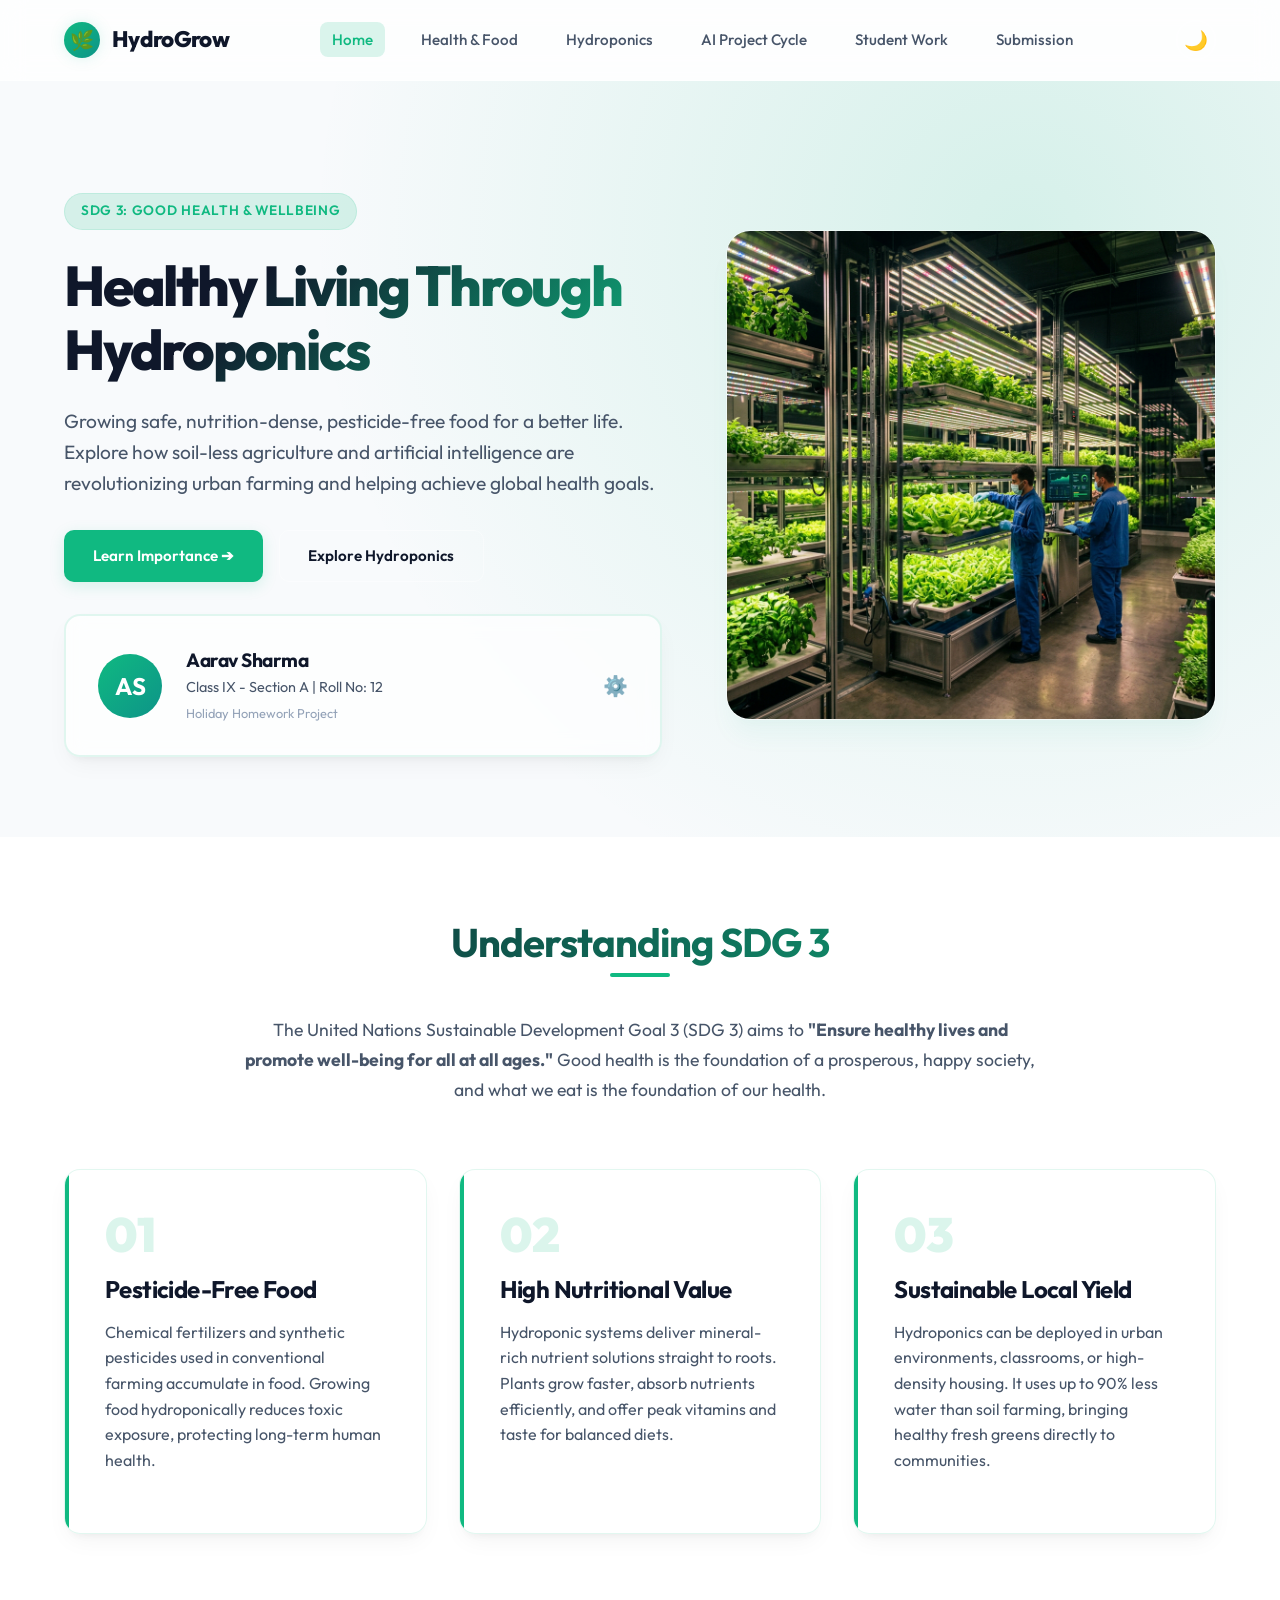
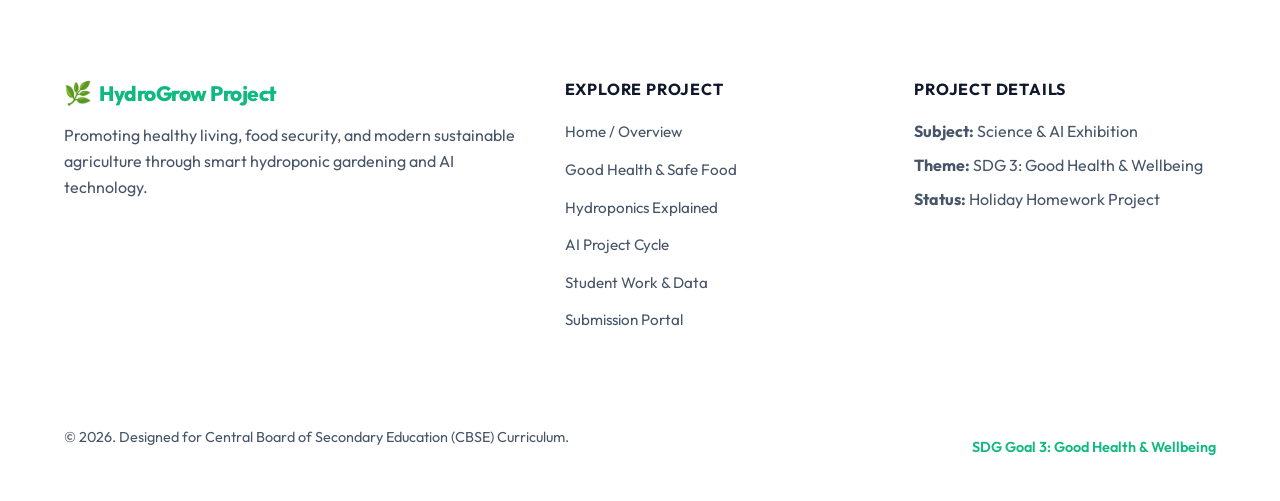
==== index.html @ a95a70c2 "Initial commit of homework files" ====
<!DOCTYPE html>
<html lang="en" data-theme="light">
<head>
  <meta charset="UTF-8">
  <meta name="viewport" content="width=device-width, initial-scale=1.0">
  <title>Healthy Living Through Hydroponics - SDG 3 Project</title>
  <meta name="description" content="Explore how hydroponics and AI technologies support UN Sustainable Development Goal 3: Good Health and Wellbeing by growing safe, pesticide-free food.">
  <link rel="stylesheet" href="css/style.css">
</head>
<body>

  <!-- Navigation Bar -->
  <header>
    <div class="container nav-container">
      <a href="index.html" class="logo-link">
        <div class="logo-icon">🌿</div>
        <span>HydroGrow</span>
      </a>
      <nav>
        <ul class="nav-menu">
          <li class="nav-item"><a href="index.html">Home</a></li>
          <li class="nav-item"><a href="health-food.html">Health & Food</a></li>
          <li class="nav-item"><a href="hydroponics.html">Hydroponics</a></li>
          <li class="nav-item"><a href="ai-cycle.html">AI Project Cycle</a></li>
          <li class="nav-item"><a href="student-work.html">Student Work</a></li>
          <li class="nav-item"><a href="submission.html">Submission</a></li>
        </ul>
      </nav>
      <div class="nav-controls">
        <button class="theme-toggle" aria-label="Toggle Theme">🌙</button>
        <button class="hamburger" aria-label="Open Navigation Menu">☰</button>
      </div>
    </div>
  </header>

  <!-- Hero Section -->
  <section class="hero">
    <div class="container hero-layout">
      <div class="hero-content">
        <span class="hero-tag">SDG 3: Good Health & Wellbeing</span>
        <h1>Healthy Living Through Hydroponics</h1>
        <p class="hero-desc">Growing safe, nutrition-dense, pesticide-free food for a better life. Explore how soil-less agriculture and artificial intelligence are revolutionizing urban farming and helping achieve global health goals.</p>
        
        <div class="hero-btns">
          <a href="health-food.html" class="btn btn-primary">Learn Importance ➔</a>
          <a href="hydroponics.html" class="btn btn-outline">Explore Hydroponics</a>
        </div>

        <!-- Student Profile Display Card -->
        <div class="student-card">
          <div class="student-info">
            <div class="student-avatar" id="display-student-avatar">AS</div>
            <div class="student-details">
              <h4 id="display-student-name">Aarav Sharma</h4>
              <p>Class <span id="display-student-class">IX</span> - Section <span id="display-student-section">A</span> | Roll No: <span id="display-student-roll">12</span></p>
              <p style="font-size: 0.8rem; color: var(--text-muted); margin-top: 0.2rem;">Holiday Homework Project</p>
            </div>
          </div>
          <button class="settings-btn" id="edit-student-btn" title="Edit Student Profile">⚙️</button>
        </div>

      </div>
      <div class="hero-img-container">
        <img src="assets/hero-hydro.png" alt="Futuristic vertical hydroponic farm with bright glowing pink-blue LED light panels and lush green lettuce leaves" class="hero-img">
      </div>
    </div>
  </section>

  <!-- SDG 3 Introduction -->
  <section class="section" style="background-color: var(--bg-secondary); transition: background-color var(--transition-speed) ease;">
    <div class="container">
      <h2 class="section-title">Understanding SDG 3</h2>
      <p style="text-align: center; max-width: 800px; margin: 0 auto 4rem auto; font-size: 1.1rem; line-height: 1.7;">
        The United Nations Sustainable Development Goal 3 (SDG 3) aims to <strong>"Ensure healthy lives and promote well-being for all at all ages."</strong> Good health is the foundation of a prosperous, happy society, and what we eat is the foundation of our health.
      </p>

      <div class="sdg-grid">
        <!-- Card 1 -->
        <div class="glass-card sdg-card">
          <div class="sdg-number">01</div>
          <h3>Pesticide-Free Food</h3>
          <p>Chemical fertilizers and synthetic pesticides used in conventional farming accumulate in food. Growing food hydroponically reduces toxic exposure, protecting long-term human health.</p>
        </div>
        <!-- Card 2 -->
        <div class="glass-card sdg-card">
          <div class="sdg-number">02</div>
          <h3>High Nutritional Value</h3>
          <p>Hydroponic systems deliver mineral-rich nutrient solutions straight to roots. Plants grow faster, absorb nutrients efficiently, and offer peak vitamins and taste for balanced diets.</p>
        </div>
        <!-- Card 3 -->
        <div class="glass-card sdg-card">
          <div class="sdg-number">03</div>
          <h3>Sustainable Local Yield</h3>
          <p>Hydroponics can be deployed in urban environments, classrooms, or high-density housing. It uses up to 90% less water than soil farming, bringing healthy fresh greens directly to communities.</p>
        </div>
      </div>
    </div>
  </section>

  <!-- Profile Edit Modal -->
  <div class="modal" id="student-modal">
    <div class="modal-content">
      <button class="modal-close">&times;</button>
      <h3 style="margin-bottom: 1.5rem; text-align: center; color: var(--primary);">Edit Student Details</h3>
      <form id="student-form">
        <div class="form-group">
          <label for="input-name">Student Name</label>
          <input type="text" id="input-name" class="form-input" required placeholder="Enter your full name">
        </div>
        <div class="form-group">
          <label for="input-class">Class</label>
          <input type="text" id="input-class" class="form-input" required placeholder="e.g. IX or X">
        </div>
        <div class="form-group">
          <label for="input-section">Section</label>
          <input type="text" id="input-section" class="form-input" required placeholder="e.g. A or B">
        </div>
        <div class="form-group">
          <label for="input-roll">Roll Number</label>
          <input type="text" id="input-roll" class="form-input" required placeholder="e.g. 12 or 24">
        </div>
        <button type="submit" class="btn btn-primary" style="width: 100%; margin-top: 1rem;">Save & Update</button>
      </form>
    </div>
  </div>

  <!-- Footer -->
  <footer>
    <div class="container">
      <div class="footer-layout">
        <div class="footer-brand">
          <h3 style="display: flex; align-items: center; gap: 0.5rem; color: var(--primary);">
            <span style="font-size: 1.4rem;">🌿</span> HydroGrow Project
          </h3>
          <p>Promoting healthy living, food security, and modern sustainable agriculture through smart hydroponic gardening and AI technology.</p>
        </div>
        <div class="footer-links">
          <h4>Explore Project</h4>
          <ul>
            <li><a href="index.html">Home / Overview</a></li>
            <li><a href="health-food.html">Good Health & Safe Food</a></li>
            <li><a href="hydroponics.html">Hydroponics Explained</a></li>
            <li><a href="ai-cycle.html">AI Project Cycle</a></li>
            <li><a href="student-work.html">Student Work & Data</a></li>
            <li><a href="submission.html">Submission Portal</a></li>
          </ul>
        </div>
        <div class="footer-contact">
          <h4>Project Details</h4>
          <p style="margin-bottom: 0.5rem;"><strong>Subject:</strong> Science & AI Exhibition</p>
          <p style="margin-bottom: 0.5rem;"><strong>Theme:</strong> SDG 3: Good Health & Wellbeing</p>
          <p><strong>Status:</strong> Holiday Homework Project</p>
        </div>
      </div>
      <div class="footer-bottom">
        <p>&copy; 2026. Designed for Central Board of Secondary Education (CBSE) Curriculum.</p>
        <div class="footer-bottom-links">
          <span style="color: var(--primary); font-weight: 600;">SDG Goal 3: Good Health & Wellbeing</span>
        </div>
      </div>
    </div>
  </footer>

  <script src="js/main.js"></script>
</body>
</html>
---- css/style.css ----
@import url('https://fonts.googleapis.com/css2?family=Outfit:wght@300;400;500;600;700;800&display=swap');

/* Color Variables and Theme Setup */
:root {
  /* Common variables */
  --transition-speed: 0.3s;
  --border-radius: 16px;
  --font-sans: 'Outfit', -apple-system, BlinkMacSystemFont, 'Segoe UI', Roboto, sans-serif;
  
  /* Light Mode Palette */
  --primary: #10b981; /* Emerald 500 */
  --primary-glow: rgba(16, 185, 129, 0.15);
  --primary-hover: #059669; /* Emerald 600 */
  --accent: #0d9488; /* Teal 600 */
  --bg-primary: #f8fafc; /* Slate 50 */
  --bg-secondary: #ffffff;
  --card-bg: rgba(255, 255, 255, 0.7);
  --card-border: rgba(16, 185, 129, 0.12);
  --text-primary: #0f172a; /* Slate 900 */
  --text-secondary: #475569; /* Slate 600 */
  --text-muted: #94a3b8; /* Slate 400 */
  --glass-bg: rgba(255, 255, 255, 0.75);
  --glass-border: rgba(255, 255, 255, 0.4);
  --shadow-sm: 0 2px 4px rgba(0, 0, 0, 0.02);
  --shadow-md: 0 10px 25px -5px rgba(0, 0, 0, 0.05), 0 8px 10px -6px rgba(0, 0, 0, 0.05);
  --shadow-lg: 0 20px 25px -5px rgba(16, 185, 129, 0.05), 0 10px 10px -5px rgba(16, 185, 129, 0.02);
  
  /* Alert status */
  --success: #10b981;
  --warning: #f59e0b;
  --danger: #ef4444;
}

[data-theme="dark"] {
  /* Dark Mode Palette */
  --bg-primary: #090d16; /* Deep Midnight */
  --bg-secondary: #0f172a; /* Slate 900 */
  --card-bg: rgba(30, 41, 59, 0.5); /* Slate 800 with opacity */
  --card-border: rgba(16, 185, 129, 0.2);
  --text-primary: #f8fafc; /* Slate 50 */
  --text-secondary: #cbd5e1; /* Slate 300 */
  --text-muted: #64748b; /* Slate 500 */
  --glass-bg: rgba(15, 23, 42, 0.75);
  --glass-border: rgba(255, 255, 255, 0.08);
  --shadow-sm: 0 2px 4px rgba(0, 0, 0, 0.2);
  --shadow-md: 0 10px 25px -5px rgba(0, 0, 0, 0.3);
  --shadow-lg: 0 20px 25px -5px rgba(0, 0, 0, 0.4), 0 10px 10px -5px rgba(0, 0, 0, 0.2);
  --primary-glow: rgba(16, 185, 129, 0.25);
}

/* Reset and Base Styles */
* {
  box-sizing: border-box;
  margin: 0;
  padding: 0;
}

html {
  scroll-behavior: smooth;
  font-family: var(--font-sans);
  font-size: 16px;
  background-color: var(--bg-primary);
  color: var(--text-primary);
  transition: background-color var(--transition-speed) ease, color var(--transition-speed) ease;
}

body {
  min-height: 100vh;
  display: flex;
  flex-direction: column;
  overflow-x: hidden;
  line-height: 1.6;
}

/* Typography */
h1, h2, h3, h4, h5, h6 {
  font-weight: 700;
  line-height: 1.25;
  margin-bottom: 0.5rem;
  letter-spacing: -0.025em;
  color: var(--text-primary);
}

p {
  color: var(--text-secondary);
  margin-bottom: 1.25rem;
}

a {
  color: var(--primary);
  text-decoration: none;
  transition: color var(--transition-speed) ease;
}

a:hover {
  color: var(--primary-hover);
}

/* Shared Layout Containers */
.container {
  width: 100%;
  max-width: 1200px;
  margin: 0 auto;
  padding: 0 1.5rem;
}

.section {
  padding: 5rem 0;
}

.section-title {
  text-align: center;
  font-size: 2.5rem;
  margin-bottom: 3rem;
  position: relative;
  background: linear-gradient(135deg, var(--text-primary), var(--primary));
  -webkit-background-clip: text;
  -webkit-text-fill-color: transparent;
}

.section-title::after {
  content: '';
  position: absolute;
  bottom: -10px;
  left: 50%;
  transform: translateX(-50%);
  width: 60px;
  height: 4px;
  border-radius: 2px;
  background: var(--primary);
}

/* Sticky Header with Glassmorphism */
header {
  position: sticky;
  top: 0;
  z-index: 1000;
  background: var(--glass-bg);
  backdrop-filter: blur(12px);
  -webkit-backdrop-filter: blur(12px);
  border-bottom: 1px solid var(--glass-border);
  transition: background var(--transition-speed) ease, border-bottom var(--transition-speed) ease;
}

.nav-container {
  display: flex;
  justify-content: space-between;
  align-items: center;
  height: 80px;
}

.logo-link {
  display: flex;
  align-items: center;
  gap: 0.75rem;
  font-weight: 800;
  font-size: 1.4rem;
  color: var(--text-primary);
  letter-spacing: -0.03em;
}

.logo-icon {
  width: 36px;
  height: 36px;
  background: linear-gradient(135deg, var(--primary), var(--accent));
  border-radius: 50%;
  display: flex;
  align-items: center;
  justify-content: center;
  color: white;
  font-size: 1.2rem;
  box-shadow: 0 0 15px var(--primary-glow);
}

.nav-menu {
  display: flex;
  list-style: none;
  gap: 1.5rem;
  align-items: center;
}

.nav-item a {
  color: var(--text-secondary);
  font-weight: 500;
  font-size: 0.95rem;
  padding: 0.5rem 0.75rem;
  border-radius: 8px;
  transition: all var(--transition-speed) ease;
}

.nav-item a:hover,
.nav-item.active a {
  color: var(--primary);
  background: var(--primary-glow);
}

/* Controls (Theme Switch + Nav controls) */
.nav-controls {
  display: flex;
  align-items: center;
  gap: 1rem;
}

.theme-toggle {
  background: transparent;
  border: 1px solid var(--glass-border);
  color: var(--text-primary);
  width: 40px;
  height: 40px;
  border-radius: 50%;
  cursor: pointer;
  display: flex;
  align-items: center;
  justify-content: center;
  font-size: 1.2rem;
  transition: all var(--transition-speed) ease;
}

.theme-toggle:hover {
  background: var(--primary-glow);
  border-color: var(--primary);
  color: var(--primary);
}

.hamburger {
  display: none;
  background: transparent;
  border: none;
  color: var(--text-primary);
  font-size: 1.5rem;
  cursor: pointer;
}

/* Glass Card Component */
.glass-card {
  background: var(--card-bg);
  border: 1px solid var(--card-border);
  border-radius: var(--border-radius);
  padding: 2.5rem;
  box-shadow: var(--shadow-md);
  transition: transform var(--transition-speed) cubic-bezier(0.165, 0.84, 0.44, 1), 
              box-shadow var(--transition-speed) cubic-bezier(0.165, 0.84, 0.44, 1),
              border-color var(--transition-speed) ease;
  backdrop-filter: blur(8px);
}

.glass-card:hover {
  transform: translateY(-5px);
  box-shadow: var(--shadow-lg);
  border-color: var(--primary);
}

/* Hero Section */
.hero {
  position: relative;
  padding: 7rem 0 5rem 0;
  background: radial-gradient(circle at 80% 20%, var(--primary-glow) 0%, transparent 60%);
  overflow: hidden;
}

.hero-layout {
  display: grid;
  grid-template-columns: 1.1fr 0.9fr;
  gap: 4rem;
  align-items: center;
}

.hero-tag {
  display: inline-block;
  background: var(--primary-glow);
  color: var(--primary);
  font-weight: 600;
  font-size: 0.85rem;
  padding: 0.4rem 1rem;
  border-radius: 20px;
  border: 1px solid var(--card-border);
  margin-bottom: 1.5rem;
  text-transform: uppercase;
  letter-spacing: 0.05em;
}

.hero h1 {
  font-size: 3.5rem;
  font-weight: 800;
  line-height: 1.15;
  margin-bottom: 1.5rem;
  letter-spacing: -0.04em;
  background: linear-gradient(135deg, var(--text-primary) 30%, var(--primary) 100%);
  -webkit-background-clip: text;
  -webkit-text-fill-color: transparent;
}

.hero-desc {
  font-size: 1.2rem;
  line-height: 1.6;
  margin-bottom: 2rem;
  color: var(--text-secondary);
}

.hero-btns {
  display: flex;
  gap: 1rem;
}

.btn {
  display: inline-flex;
  align-items: center;
  justify-content: center;
  padding: 0.8rem 1.8rem;
  border-radius: 10px;
  font-weight: 600;
  font-size: 0.95rem;
  cursor: pointer;
  transition: all var(--transition-speed) ease;
  border: none;
  gap: 0.5rem;
}

.btn-primary {
  background: var(--primary);
  color: white;
  box-shadow: 0 4px 15px var(--primary-glow);
}

.btn-primary:hover {
  background: var(--primary-hover);
  transform: translateY(-2px);
  color: white;
}

.btn-outline {
  background: transparent;
  color: var(--text-primary);
  border: 1px solid var(--glass-border);
}

.btn-outline:hover {
  background: var(--primary-glow);
  border-color: var(--primary);
  color: var(--primary);
}

.hero-img-container {
  position: relative;
  width: 100%;
  aspect-ratio: 1;
  border-radius: 24px;
  overflow: hidden;
  box-shadow: var(--shadow-lg);
  border: 1px solid var(--glass-border);
}

.hero-img {
  width: 100%;
  height: 100%;
  object-fit: cover;
  transition: transform 10s ease;
}

.hero-img-container:hover .hero-img {
  transform: scale(1.05);
}

/* Student Profile Card */
.student-card {
  position: relative;
  background: var(--card-bg);
  border: 2px solid var(--card-border);
  border-radius: var(--border-radius);
  padding: 2rem;
  box-shadow: var(--shadow-md);
  margin-top: 2rem;
  display: flex;
  align-items: center;
  justify-content: space-between;
  backdrop-filter: blur(10px);
}

.student-info {
  display: flex;
  align-items: center;
  gap: 1.5rem;
}

.student-avatar {
  width: 64px;
  height: 64px;
  background: linear-gradient(135deg, var(--primary), var(--accent));
  border-radius: 50%;
  display: flex;
  align-items: center;
  justify-content: center;
  color: white;
  font-weight: 700;
  font-size: 1.5rem;
}

.student-details h4 {
  font-size: 1.2rem;
  margin-bottom: 0.25rem;
}

.student-details p {
  margin: 0;
  font-size: 0.9rem;
  color: var(--text-secondary);
}

.settings-btn {
  background: transparent;
  border: none;
  font-size: 1.25rem;
  color: var(--text-secondary);
  cursor: pointer;
  transition: transform var(--transition-speed) ease, color var(--transition-speed) ease;
}

.settings-btn:hover {
  transform: rotate(45deg);
  color: var(--primary);
}

/* Modal styling */
.modal {
  display: none;
  position: fixed;
  top: 0;
  left: 0;
  width: 100%;
  height: 100%;
  z-index: 2000;
  background: rgba(0, 0, 0, 0.5);
  backdrop-filter: blur(4px);
  align-items: center;
  justify-content: center;
}

.modal.active {
  display: flex;
  animation: fadeIn var(--transition-speed) ease;
}

.modal-content {
  background: var(--bg-secondary);
  border: 1px solid var(--glass-border);
  border-radius: var(--border-radius);
  padding: 2.5rem;
  width: 90%;
  max-width: 450px;
  box-shadow: var(--shadow-lg);
  position: relative;
  animation: slideUp var(--transition-speed) cubic-bezier(0.175, 0.885, 0.32, 1.275);
}

.modal-close {
  position: absolute;
  top: 1.25rem;
  right: 1.25rem;
  background: transparent;
  border: none;
  font-size: 1.2rem;
  color: var(--text-secondary);
  cursor: pointer;
}

.form-group {
  margin-bottom: 1.5rem;
}

.form-group label {
  display: block;
  font-weight: 600;
  font-size: 0.9rem;
  margin-bottom: 0.5rem;
  color: var(--text-primary);
}

.form-input {
  width: 100%;
  padding: 0.75rem 1rem;
  border-radius: 8px;
  border: 1px solid var(--glass-border);
  background: var(--bg-primary);
  color: var(--text-primary);
  font-family: var(--font-sans);
  font-size: 0.95rem;
  transition: border-color var(--transition-speed) ease;
}

.form-input:focus {
  outline: none;
  border-color: var(--primary);
  box-shadow: 0 0 0 3px var(--primary-glow);
}

/* SDG Info Cards */
.sdg-grid {
  display: grid;
  grid-template-columns: repeat(auto-fit, minmax(320px, 1fr));
  gap: 2rem;
}

.sdg-card {
  position: relative;
  overflow: hidden;
}

.sdg-card::before {
  content: '';
  position: absolute;
  top: 0;
  left: 0;
  width: 4px;
  height: 100%;
  background: var(--primary);
}

.sdg-number {
  font-size: 3rem;
  font-weight: 900;
  color: var(--primary-glow);
  line-height: 1;
  margin-bottom: 1rem;
}

.sdg-card h3 {
  font-size: 1.5rem;
  margin-bottom: 1rem;
}

/* Footer style */
footer {
  background: var(--bg-secondary);
  border-top: 1px solid var(--glass-border);
  padding: 4rem 0 2rem 0;
  margin-top: auto;
  transition: background var(--transition-speed) ease, border-top var(--transition-speed) ease;
}

.footer-layout {
  display: grid;
  grid-template-columns: 1.5fr 1fr 1fr;
  gap: 3rem;
  margin-bottom: 3rem;
}

.footer-brand h3 {
  font-weight: 800;
  font-size: 1.3rem;
  margin-bottom: 1rem;
}

.footer-links h4,
.footer-contact h4 {
  font-size: 1rem;
  margin-bottom: 1.25rem;
  text-transform: uppercase;
  letter-spacing: 0.05em;
  color: var(--text-primary);
}

.footer-links ul {
  list-style: none;
}

.footer-links li {
  margin-bottom: 0.75rem;
}

.footer-links a {
  color: var(--text-secondary);
  font-size: 0.95rem;
}

.footer-links a:hover {
  color: var(--primary);
}

.footer-bottom {
  border-top: 1px solid var(--glass-border);
  padding-top: 2rem;
  display: flex;
  justify-content: space-between;
  align-items: center;
  font-size: 0.9rem;
  color: var(--text-muted);
}

.footer-bottom-links {
  display: flex;
  gap: 1.5rem;
}

.footer-bottom-links a {
  color: var(--text-muted);
}

/* Animations */
@keyframes fadeIn {
  from { opacity: 0; }
  to { opacity: 1; }
}

@keyframes slideUp {
  from { transform: translateY(30px); opacity: 0; }
  to { transform: translateY(0); opacity: 1; }
}

/* Responsive Styling */
@media (max-width: 992px) {
  .hero-layout {
    grid-template-columns: 1fr;
    gap: 3rem;
    text-align: center;
  }
  
  .hero-tag {
    margin-left: auto;
    margin-right: auto;
  }
  
  .hero h1 {
    font-size: 2.8rem;
  }
  
  .hero-btns {
    justify-content: center;
  }
  
  .hero-img-container {
    max-width: 500px;
    margin: 0 auto;
  }
  
  .footer-layout {
    grid-template-columns: 1fr;
    gap: 2rem;
  }
}

@media (max-width: 768px) {
  .hamburger {
    display: block;
  }
  
  .nav-menu {
    position: fixed;
    top: 80px;
    left: -100%;
    width: 100%;
    height: calc(100vh - 80px);
    background: var(--bg-secondary);
    flex-direction: column;
    padding: 3rem 1.5rem;
    gap: 2rem;
    transition: left 0.4s cubic-bezier(0.165, 0.84, 0.44, 1);
    border-top: 1px solid var(--glass-border);
    box-shadow: var(--shadow-lg);
  }
  
  .nav-menu.active {
    left: 0;
  }
  
  .nav-item {
    width: 100%;
    text-align: center;
  }
  
  .nav-item a {
    display: block;
    padding: 1rem;
    font-size: 1.1rem;
  }
  
  .section {
    padding: 3.5rem 0;
  }
  
  .section-title {
    font-size: 2rem;
    margin-bottom: 2rem;
  }
  
  .footer-bottom {
    flex-direction: column;
    gap: 1rem;
    text-align: center;
  }
}
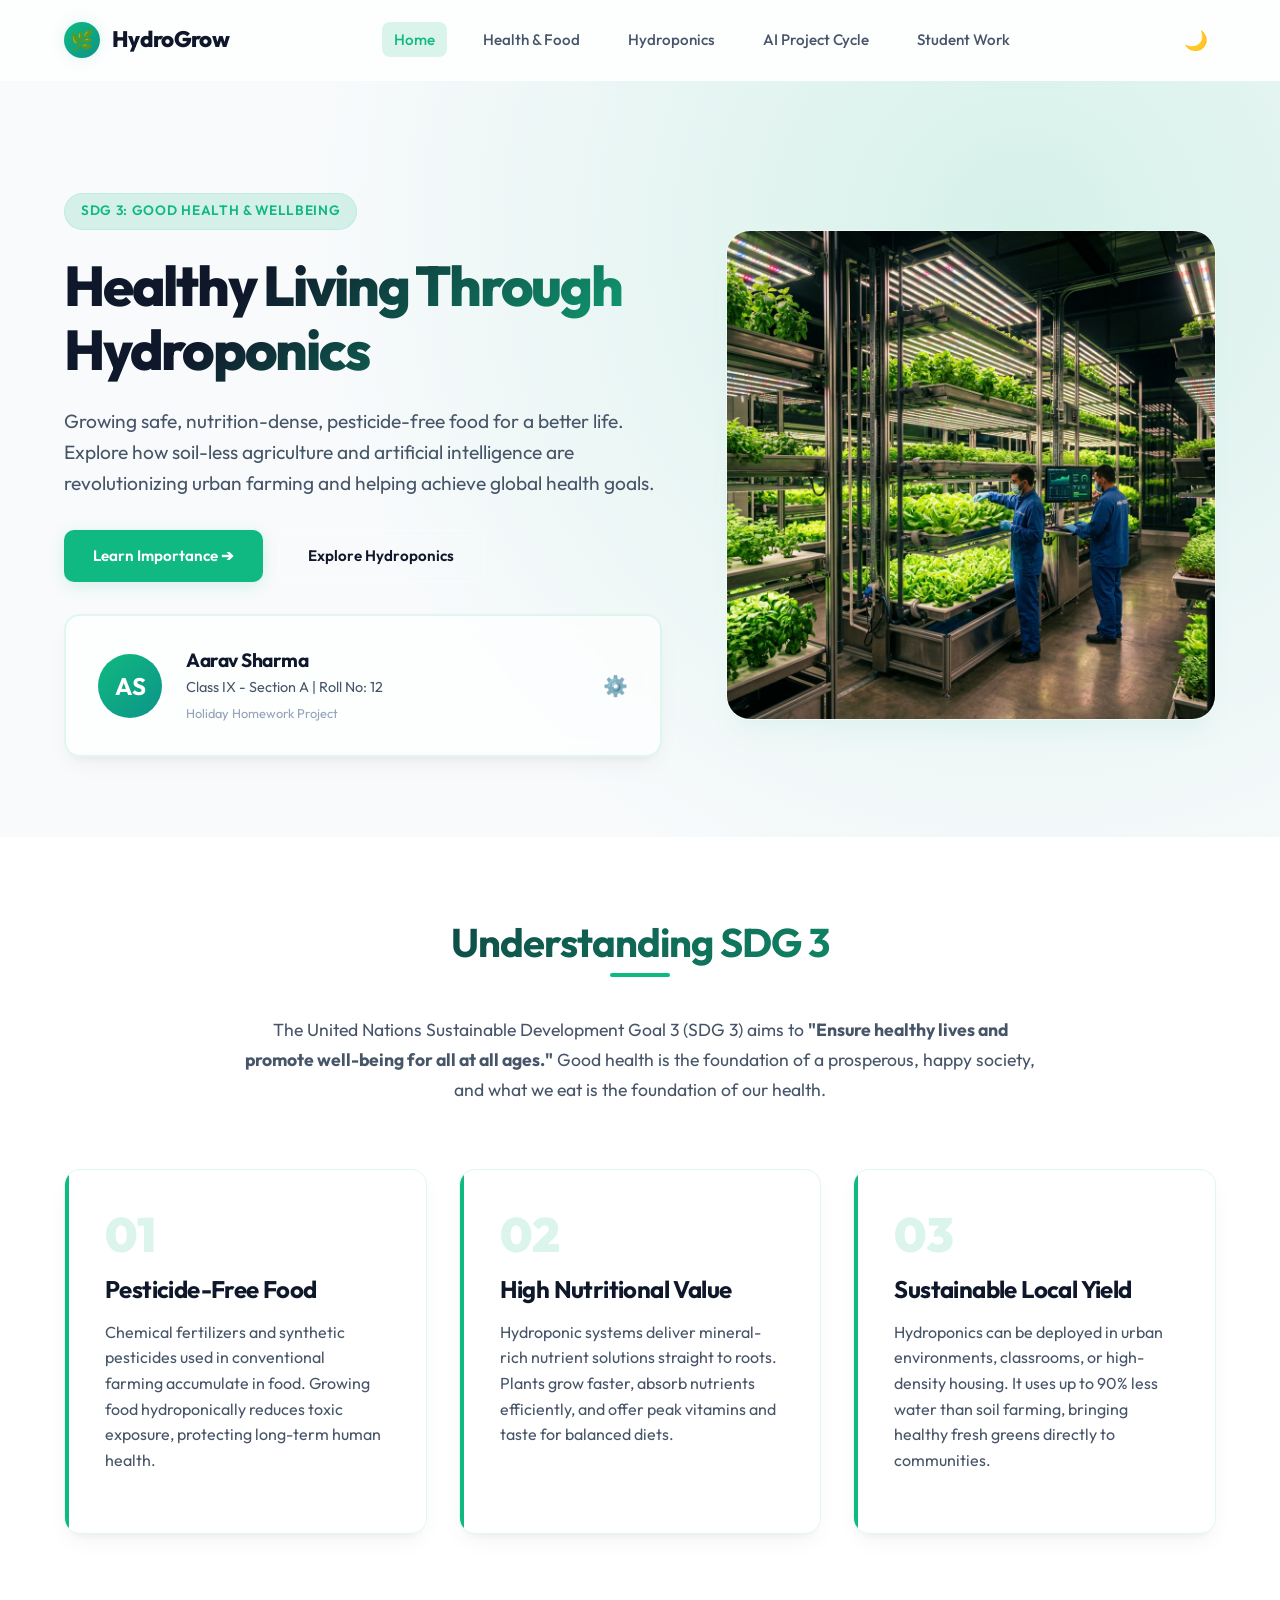
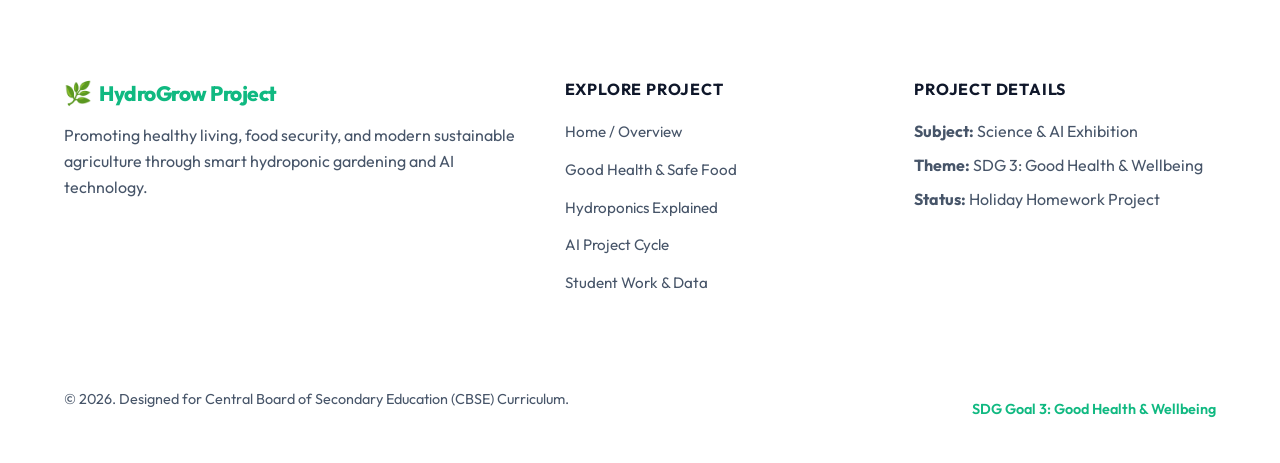
==== commit 150534fa: "Remove Submission page and navbar/footer links" ====
--- a/index.html
+++ b/index.html
@@ -23,7 +23,6 @@
           <li class="nav-item"><a href="hydroponics.html">Hydroponics</a></li>
           <li class="nav-item"><a href="ai-cycle.html">AI Project Cycle</a></li>
           <li class="nav-item"><a href="student-work.html">Student Work</a></li>
-          <li class="nav-item"><a href="submission.html">Submission</a></li>
         </ul>
       </nav>
       <div class="nav-controls">
@@ -142,7 +141,6 @@
             <li><a href="hydroponics.html">Hydroponics Explained</a></li>
             <li><a href="ai-cycle.html">AI Project Cycle</a></li>
             <li><a href="student-work.html">Student Work & Data</a></li>
-            <li><a href="submission.html">Submission Portal</a></li>
           </ul>
         </div>
         <div class="footer-contact">
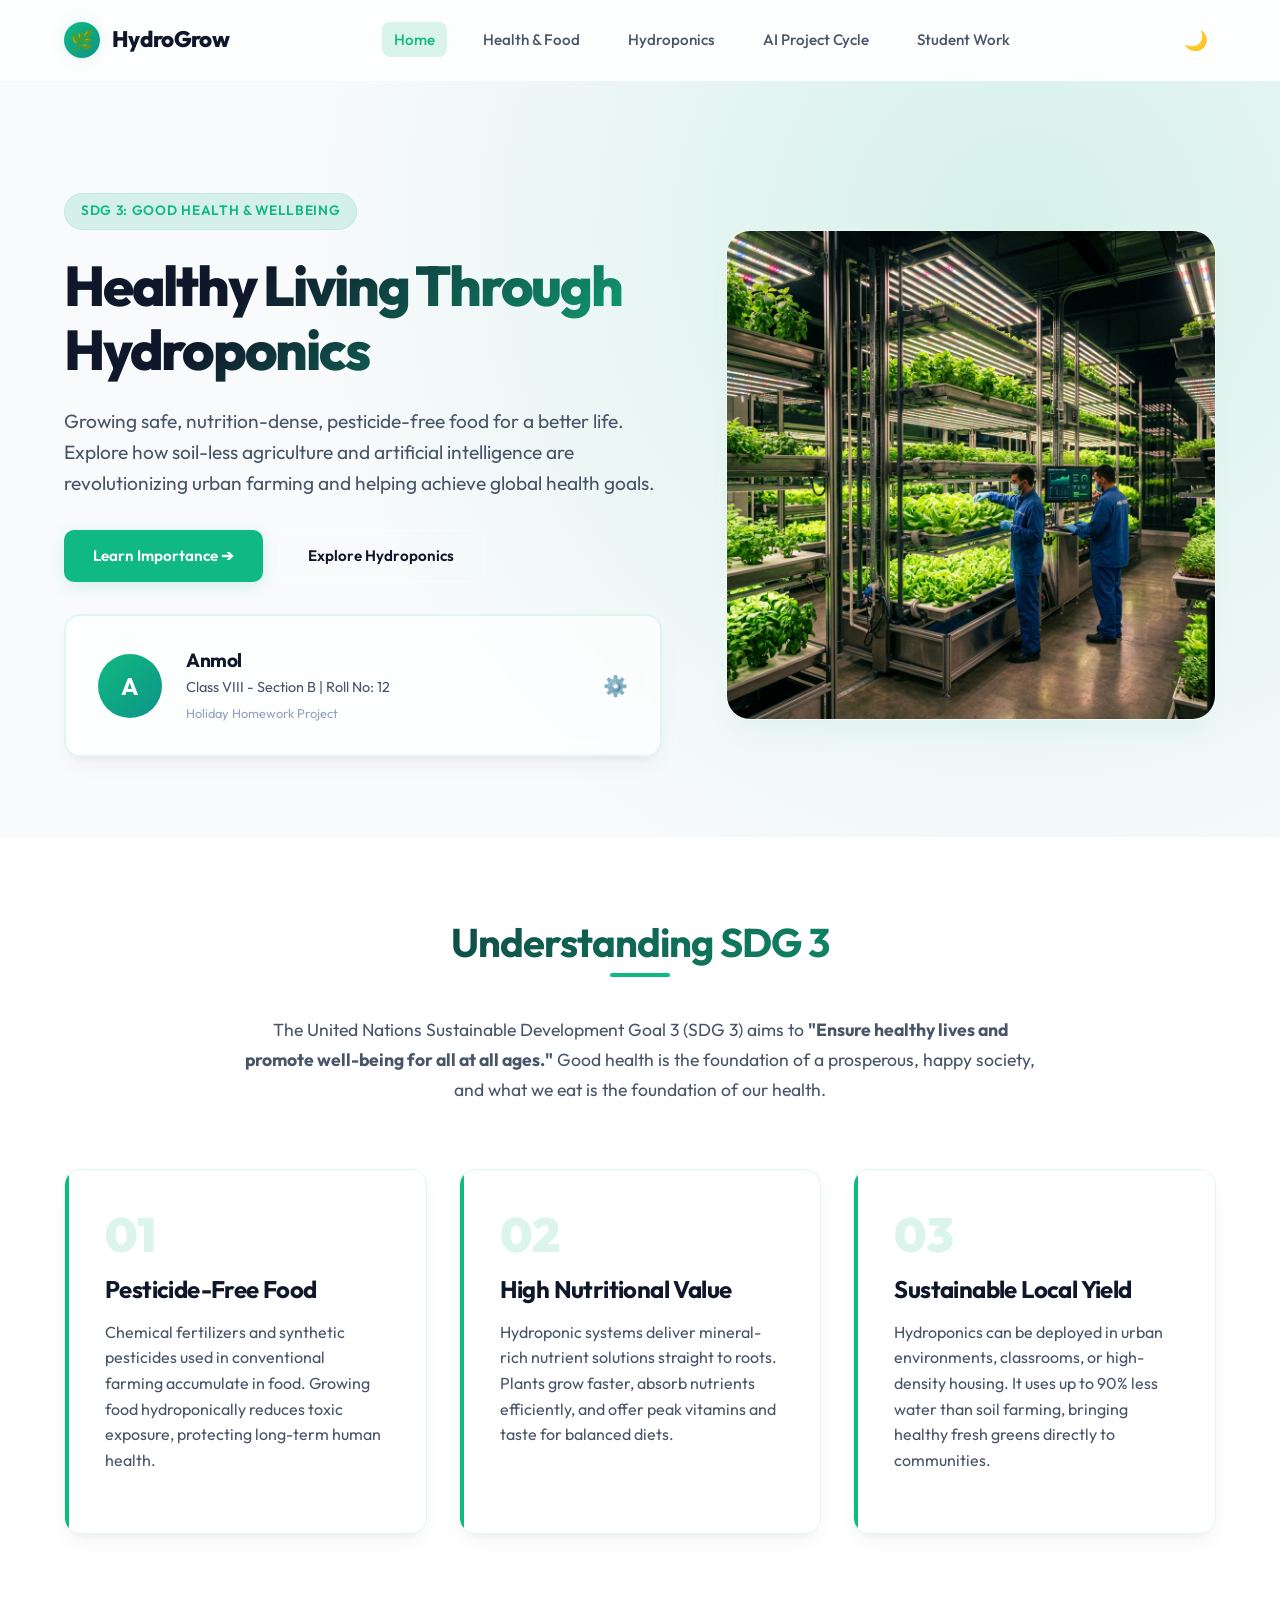
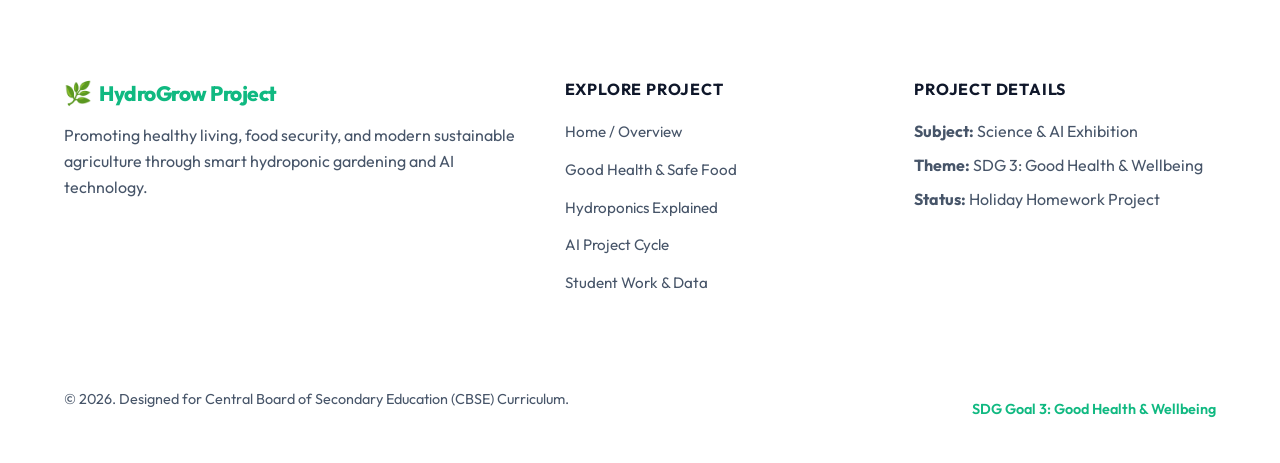
==== commit 075d46b5: "Update student profile to Anmol, Class VIII, Section B" ====
--- a/index.html
+++ b/index.html
@@ -48,10 +48,10 @@
         <!-- Student Profile Display Card -->
         <div class="student-card">
           <div class="student-info">
-            <div class="student-avatar" id="display-student-avatar">AS</div>
+            <div class="student-avatar" id="display-student-avatar">A</div>
             <div class="student-details">
-              <h4 id="display-student-name">Aarav Sharma</h4>
-              <p>Class <span id="display-student-class">IX</span> - Section <span id="display-student-section">A</span> | Roll No: <span id="display-student-roll">12</span></p>
+              <h4 id="display-student-name">Anmol</h4>
+              <p>Class <span id="display-student-class">VIII</span> - Section <span id="display-student-section">B</span> | Roll No: <span id="display-student-roll">12</span></p>
               <p style="font-size: 0.8rem; color: var(--text-muted); margin-top: 0.2rem;">Holiday Homework Project</p>
             </div>
           </div>
